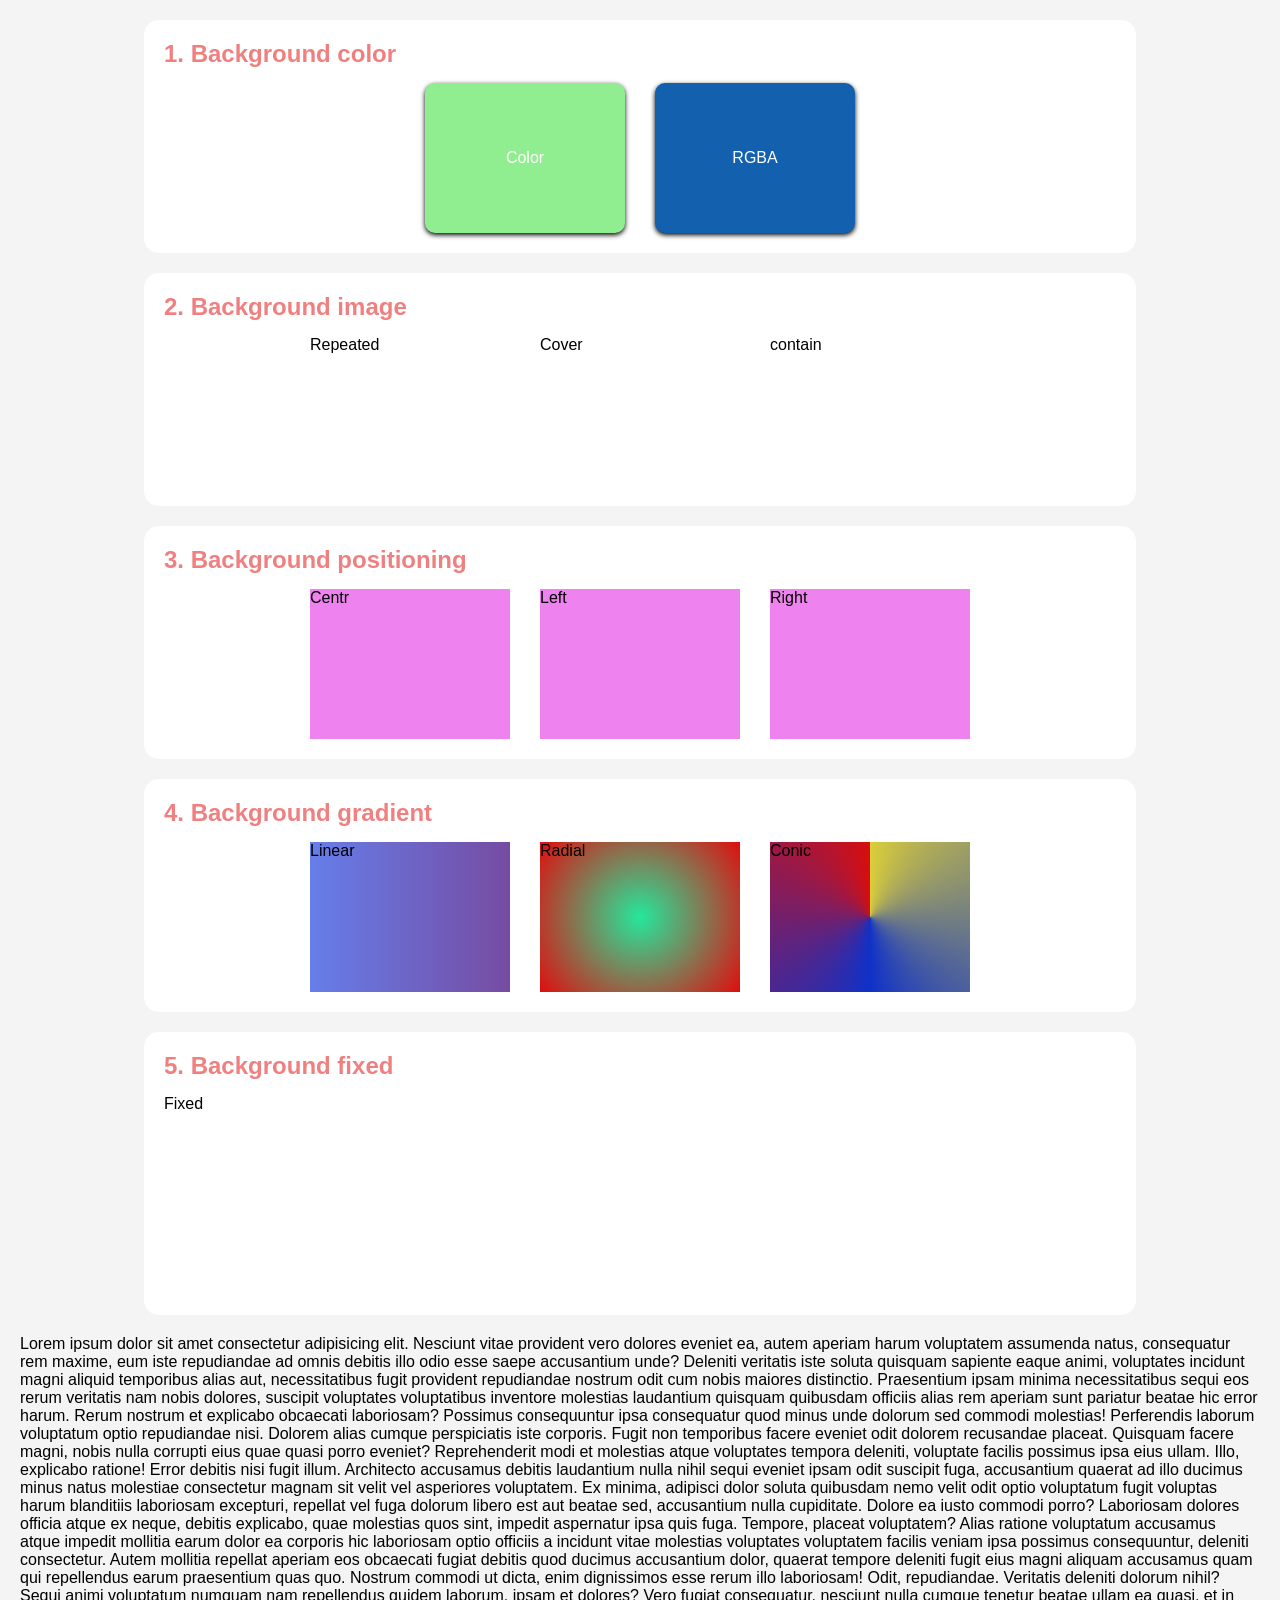
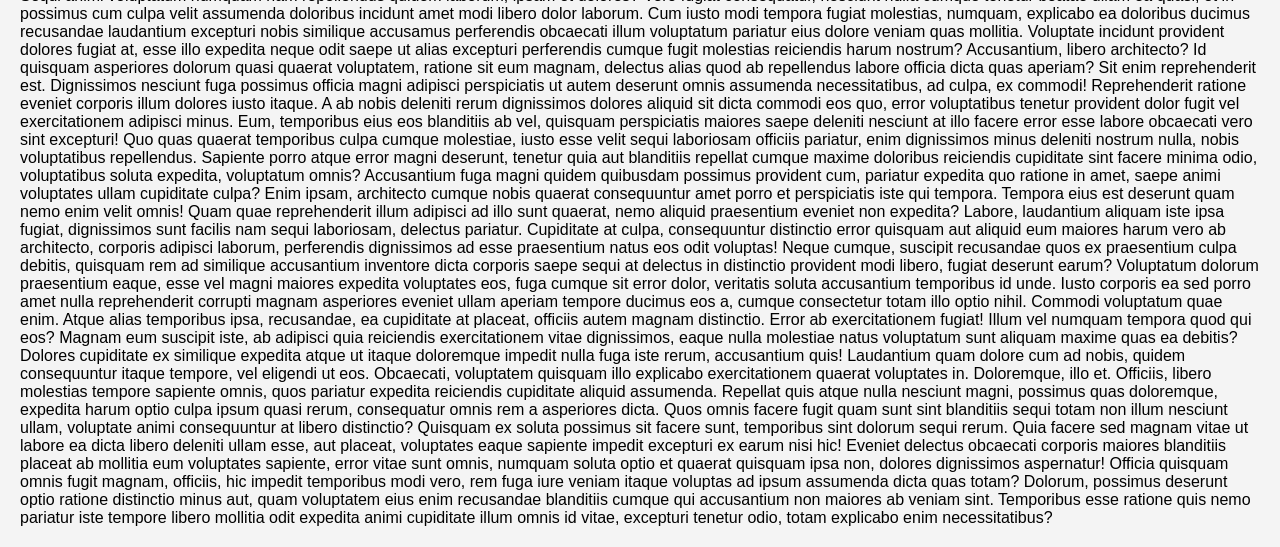
==== Background/index.html @ b31a8cc0 "course background" ====
<!DOCTYPE html>
<html lang="en">
  <head>
    <meta charset="UTF-8" />
    <meta name="viewport" content="width=device-width, initial-scale=1.0" />
    <title>Background</title>
    <link rel="stylesheet" href="./index.css" />
  </head>
  <body>
    <div class="container">
      <section class="bg-section">
        <h2 class="bg-section-title">1. Background color</h2>
        <div class="example-row">
          <div class="example-box color">Color</div>
          <div class="example-box rgba">RGBA</div>
        </div>
      </section>

      <section class="bg-section">
        <h2 class="bg-section-title">2. Background image</h2>
        <div class="example-row">
   <div class="repeated">Repeated</div>
   <div class="cover">Cover</div>
   <div class="contain">contain</div>
        </div>
      </section>

      <section class="bg-section">
        <h2 class="bg-section-title">3. Background positioning</h2>
        <div class="example-row">
         <div class="centr">Centr</div>
         <div class="left">Left</div>
         <div class="right">Right</div>
      </section>

        <section class="bg-section">
        <h2 class="bg-section-title">4. Background gradient</h2>
        <div class="example-row">
         <div class="linear">Linear</div>
         <div class="radial">Radial</div>
         <div class="conic">Conic</div>
      </section>

       <section class="bg-section">
        <h2 class="bg-section-title">5. Background fixed</h2>
        <div class="example-row">
         <div class="fixed">Fixed</div>
        
      </section>
    </div>
    <div class="lorem">Lorem ipsum dolor sit amet consectetur adipisicing elit. Nesciunt vitae provident vero dolores eveniet ea, autem aperiam harum voluptatem assumenda natus, consequatur rem maxime, eum iste repudiandae ad omnis debitis illo odio esse saepe accusantium unde? Deleniti veritatis iste soluta quisquam sapiente eaque animi, voluptates incidunt magni aliquid temporibus alias aut, necessitatibus fugit provident repudiandae nostrum odit cum nobis maiores distinctio. Praesentium ipsam minima necessitatibus sequi eos rerum veritatis nam nobis dolores, suscipit voluptates voluptatibus inventore molestias laudantium quisquam quibusdam officiis alias rem aperiam sunt pariatur beatae hic error harum. Rerum nostrum et explicabo obcaecati laboriosam? Possimus consequuntur ipsa consequatur quod minus unde dolorum sed commodi molestias! Perferendis laborum voluptatum optio repudiandae nisi. Dolorem alias cumque perspiciatis iste corporis. Fugit non temporibus facere eveniet odit dolorem recusandae placeat. Quisquam facere magni, nobis nulla corrupti eius quae quasi porro eveniet? Reprehenderit modi et molestias atque voluptates tempora deleniti, voluptate facilis possimus ipsa eius ullam. Illo, explicabo ratione! Error debitis nisi fugit illum. Architecto accusamus debitis laudantium nulla nihil sequi eveniet ipsam odit suscipit fuga, accusantium quaerat ad illo ducimus minus natus molestiae consectetur magnam sit velit vel asperiores voluptatem. Ex minima, adipisci dolor soluta quibusdam nemo velit odit optio voluptatum fugit voluptas harum blanditiis laboriosam excepturi, repellat vel fuga dolorum libero est aut beatae sed, accusantium nulla cupiditate. Dolore ea iusto commodi porro? Laboriosam dolores officia atque ex neque, debitis explicabo, quae molestias quos sint, impedit aspernatur ipsa quis fuga. Tempore, placeat voluptatem? Alias ratione voluptatum accusamus atque impedit mollitia earum dolor ea corporis hic laboriosam optio officiis a incidunt vitae molestias voluptates voluptatem facilis veniam ipsa possimus consequuntur, deleniti consectetur. Autem mollitia repellat aperiam eos obcaecati fugiat debitis quod ducimus accusantium dolor, quaerat tempore deleniti fugit eius magni aliquam accusamus quam qui repellendus earum praesentium quas quo. Nostrum commodi ut dicta, enim dignissimos esse rerum illo laboriosam! Odit, repudiandae. Veritatis deleniti dolorum nihil? Sequi animi voluptatum numquam nam repellendus quidem laborum, ipsam et dolores? Vero fugiat consequatur, nesciunt nulla cumque tenetur beatae ullam ea quasi, et in possimus cum culpa velit assumenda doloribus incidunt amet modi libero dolor laborum. Cum iusto modi tempora fugiat molestias, numquam, explicabo ea doloribus ducimus recusandae laudantium excepturi nobis similique accusamus perferendis obcaecati illum voluptatum pariatur eius dolore veniam quas mollitia. Voluptate incidunt provident dolores fugiat at, esse illo expedita neque odit saepe ut alias excepturi perferendis cumque fugit molestias reiciendis harum nostrum? Accusantium, libero architecto? Id quisquam asperiores dolorum quasi quaerat voluptatem, ratione sit eum magnam, delectus alias quod ab repellendus labore officia dicta quas aperiam? Sit enim reprehenderit est. Dignissimos nesciunt fuga possimus officia magni adipisci perspiciatis ut autem deserunt omnis assumenda necessitatibus, ad culpa, ex commodi! Reprehenderit ratione eveniet corporis illum dolores iusto itaque. A ab nobis deleniti rerum dignissimos dolores aliquid sit dicta commodi eos quo, error voluptatibus tenetur provident dolor fugit vel exercitationem adipisci minus. Eum, temporibus eius eos blanditiis ab vel, quisquam perspiciatis maiores saepe deleniti nesciunt at illo facere error esse labore obcaecati vero sint excepturi! Quo quas quaerat temporibus culpa cumque molestiae, iusto esse velit sequi laboriosam officiis pariatur, enim dignissimos minus deleniti nostrum nulla, nobis voluptatibus repellendus. Sapiente porro atque error magni deserunt, tenetur quia aut blanditiis repellat cumque maxime doloribus reiciendis cupiditate sint facere minima odio, voluptatibus soluta expedita, voluptatum omnis? Accusantium fuga magni quidem quibusdam possimus provident cum, pariatur expedita quo ratione in amet, saepe animi voluptates ullam cupiditate culpa? Enim ipsam, architecto cumque nobis quaerat consequuntur amet porro et perspiciatis iste qui tempora. Tempora eius est deserunt quam nemo enim velit omnis! Quam quae reprehenderit illum adipisci ad illo sunt quaerat, nemo aliquid praesentium eveniet non expedita? Labore, laudantium aliquam iste ipsa fugiat, dignissimos sunt facilis nam sequi laboriosam, delectus pariatur. Cupiditate at culpa, consequuntur distinctio error quisquam aut aliquid eum maiores harum vero ab architecto, corporis adipisci laborum, perferendis dignissimos ad esse praesentium natus eos odit voluptas! Neque cumque, suscipit recusandae quos ex praesentium culpa debitis, quisquam rem ad similique accusantium inventore dicta corporis saepe sequi at delectus in distinctio provident modi libero, fugiat deserunt earum? Voluptatum dolorum praesentium eaque, esse vel magni maiores expedita voluptates eos, fuga cumque sit error dolor, veritatis soluta accusantium temporibus id unde. Iusto corporis ea sed porro amet nulla reprehenderit corrupti magnam asperiores eveniet ullam aperiam tempore ducimus eos a, cumque consectetur totam illo optio nihil. Commodi voluptatum quae enim. Atque alias temporibus ipsa, recusandae, ea cupiditate at placeat, officiis autem magnam distinctio. Error ab exercitationem fugiat! Illum vel numquam tempora quod qui eos? Magnam eum suscipit iste, ab adipisci quia reiciendis exercitationem vitae dignissimos, eaque nulla molestiae natus voluptatum sunt aliquam maxime quas ea debitis? Dolores cupiditate ex similique expedita atque ut itaque doloremque impedit nulla fuga iste rerum, accusantium quis! Laudantium quam dolore cum ad nobis, quidem consequuntur itaque tempore, vel eligendi ut eos. Obcaecati, voluptatem quisquam illo explicabo exercitationem quaerat voluptates in. Doloremque, illo et. Officiis, libero molestias tempore sapiente omnis, quos pariatur expedita reiciendis cupiditate aliquid assumenda. Repellat quis atque nulla nesciunt magni, possimus quas doloremque, expedita harum optio culpa ipsum quasi rerum, consequatur omnis rem a asperiores dicta. Quos omnis facere fugit quam sunt sint blanditiis sequi totam non illum nesciunt ullam, voluptate animi consequuntur at libero distinctio? Quisquam ex soluta possimus sit facere sunt, temporibus sint dolorum sequi rerum. Quia facere sed magnam vitae ut labore ea dicta libero deleniti ullam esse, aut placeat, voluptates eaque sapiente impedit excepturi ex earum nisi hic! Eveniet delectus obcaecati corporis maiores blanditiis placeat ab mollitia eum voluptates sapiente, error vitae sunt omnis, numquam soluta optio et quaerat quisquam ipsa non, dolores dignissimos aspernatur! Officia quisquam omnis fugit magnam, officiis, hic impedit temporibus modi vero, rem fuga iure veniam itaque voluptas ad ipsum assumenda dicta quas totam? Dolorum, possimus deserunt optio ratione distinctio minus aut, quam voluptatem eius enim recusandae blanditiis cumque qui accusantium non maiores ab veniam sint. Temporibus esse ratione quis nemo pariatur iste tempore libero mollitia odit expedita animi cupiditate illum omnis id vitae, excepturi tenetur odio, totam explicabo enim necessitatibus?</div>
  </body>
</html>
---- Background/index.css ----
* {
  box-sizing: border-box;
  margin: 0;
  padding: 0;
}

body {
  font-family: Arial, Helvetica, sans-serif;
  background-color: #f4f4f4;
  padding: 20px;
}

.container {
  max-width: 80%;
  margin: 0 auto;
}

.bg-section {
  background-color: #fff;
  padding: 20px;
  margin-bottom: 20px;
  border-radius: 15px;
}

.bg-section-title {
  margin-bottom: 15px;
  color: lightcoral;
}

.example-row {
  display: flex;
  justify-content: center;
  gap: 30px;
}

.example-box {
  width: 200px;
  height: 150px;
  display: flex;
  justify-content: center;
  align-items: center;
  color: #fff;

  border-radius: 10px;
  box-shadow: 0 2px 5px rgba(0, 0, 0, 1);
}

.color {
  background-color: lightgreen;
}

.rgba {
  background-color: rgba(18, 96, 174);
}

.repeated {
  width: 200px;
  height: 150px;
  background-image: url("https://habsida-lms.s3.ap-northeast-2.amazonaws.com/webcore/logo.svg");
  background-repeat: repeat;
  background-position: center;
  background-size: 50px 50px;
}
.cover {
  width: 200px;
  height: 150px;
  background-image: url("https://habsida-lms.s3.ap-northeast-2.amazonaws.com/webcore/logo.svg");
  background-size: cover;
  background-repeat: no-repeat;
  background-position: center;
}
.contain {
  width: 200px;
  height: 150px;
  background-image: url("https://habsida-lms.s3.ap-northeast-2.amazonaws.com/webcore/logo.svg");
  background-size: contain;
  background-repeat: no-repeat;
  background-position: center;
}

.centr {
  width: 200px;
  height: 150px;
  background-image: url("https://habsida-lms.s3.ap-northeast-2.amazonaws.com/webcore/logo.svg");
  background-repeat: no-repeat;
  background-size: 50px 50px;
  background-position: center;
  background-color: violet;
}

.left {
  width: 200px;
  height: 150px;
  background-image: url("https://habsida-lms.s3.ap-northeast-2.amazonaws.com/webcore/logo.svg");
  background-repeat: no-repeat;
  background-size: 50px 50px;
  background-position: left bottom;
  background-color: violet;
}

.right {
  width: 200px;
  height: 150px;
  background-image: url("https://habsida-lms.s3.ap-northeast-2.amazonaws.com/webcore/logo.svg");
  background-repeat: no-repeat;
  background-size: 50px 50px;
  background-position: right top;
  background-color: violet;
}

.linear {
  width: 200px;
  height: 150px;
  background: linear-gradient(to right, #667eea, #764ba2);
}

.radial {
  width: 200px;
  height: 150px;
  background: radial-gradient(circle, #25e79c, #df0e0e);
}

.conic {
  width: 200px;
  height: 150px;
  background: conic-gradient(#dbce39, #0f31c8, #d80e0e);
}

.fixed {
  width: 100%;
  height: 200px;
  background-image: url("https://habsida-lms.s3.ap-northeast-2.amazonaws.com/webcore/logo.svg");
  background-size: contain;
  background-repeat: no-repeat;
  background-position: center;
  background-attachment: fixed;
}
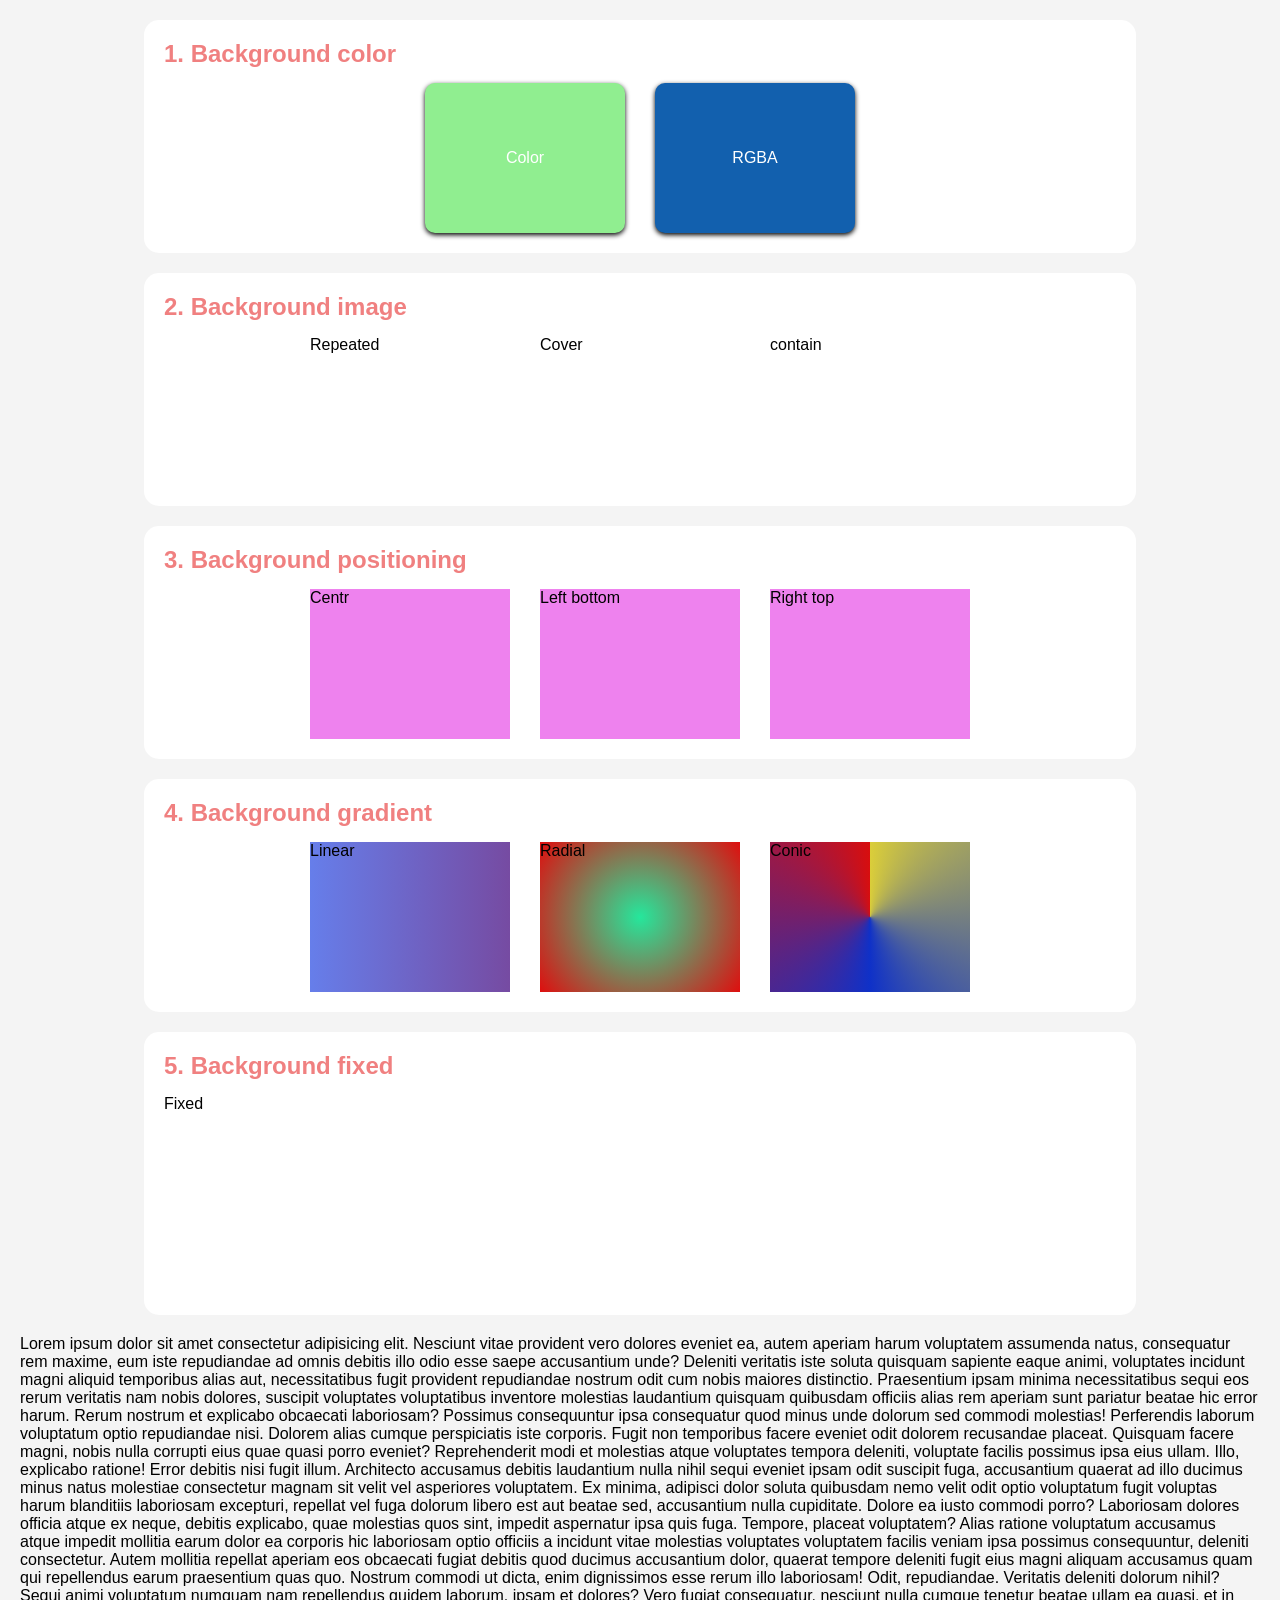
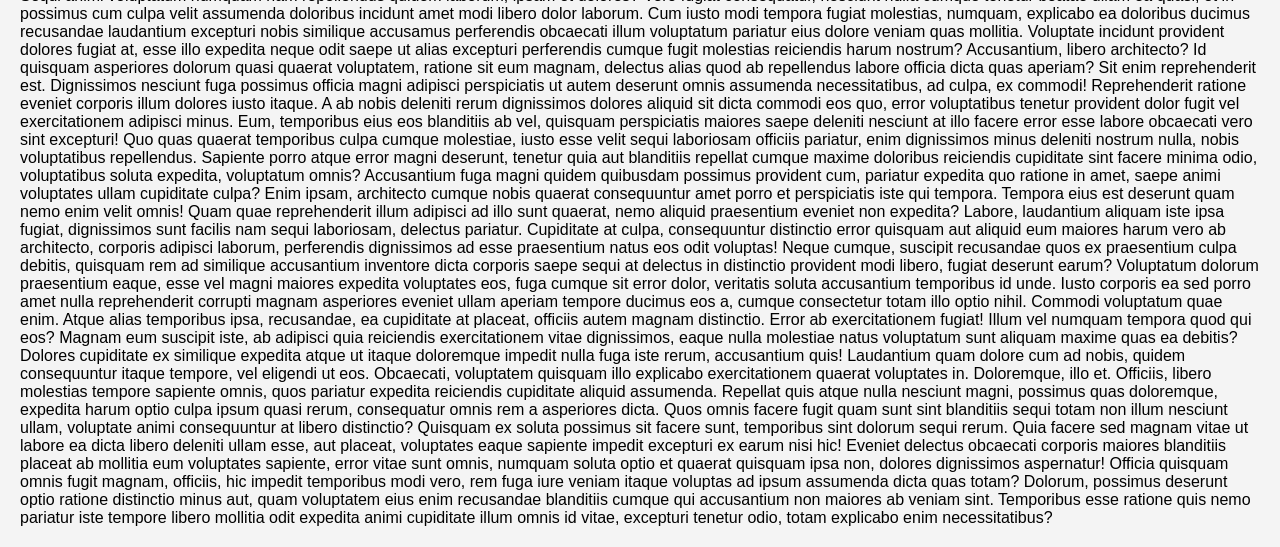
==== commit a7bff4eb: "comments added" ====
--- a/Background/index.html
+++ b/Background/index.html
@@ -7,6 +7,7 @@
     <link rel="stylesheet" href="./index.css" />
   </head>
   <body>
+    <!-- BACKGROUND: COLOR (name) / RGBA   -->
     <div class="container">
       <section class="bg-section">
         <h2 class="bg-section-title">1. Background color</h2>
@@ -15,7 +16,7 @@
           <div class="example-box rgba">RGBA</div>
         </div>
       </section>
-
+<!-- BACKGROUND IMAGE -->
       <section class="bg-section">
         <h2 class="bg-section-title">2. Background image</h2>
         <div class="example-row">
@@ -24,15 +25,15 @@
    <div class="contain">contain</div>
         </div>
       </section>
-
+<!-- BACKGROUND POSITIONING -->
       <section class="bg-section">
         <h2 class="bg-section-title">3. Background positioning</h2>
         <div class="example-row">
          <div class="centr">Centr</div>
-         <div class="left">Left</div>
-         <div class="right">Right</div>
+         <div class="left">Left bottom</div>
+         <div class="right">Right top</div>
       </section>
-
+<!-- BACKGROUND GRADIENT COLOR -->
         <section class="bg-section">
         <h2 class="bg-section-title">4. Background gradient</h2>
         <div class="example-row">
@@ -40,14 +41,14 @@
          <div class="radial">Radial</div>
          <div class="conic">Conic</div>
       </section>
-
+<!-- BACKGROUND POSITION FIXED -->
        <section class="bg-section">
         <h2 class="bg-section-title">5. Background fixed</h2>
         <div class="example-row">
          <div class="fixed">Fixed</div>
-        
       </section>
     </div>
+    <!-- LOREM - рандомный текст для теста (значение без скобок, в данном случае - 1000) -->
     <div class="lorem">Lorem ipsum dolor sit amet consectetur adipisicing elit. Nesciunt vitae provident vero dolores eveniet ea, autem aperiam harum voluptatem assumenda natus, consequatur rem maxime, eum iste repudiandae ad omnis debitis illo odio esse saepe accusantium unde? Deleniti veritatis iste soluta quisquam sapiente eaque animi, voluptates incidunt magni aliquid temporibus alias aut, necessitatibus fugit provident repudiandae nostrum odit cum nobis maiores distinctio. Praesentium ipsam minima necessitatibus sequi eos rerum veritatis nam nobis dolores, suscipit voluptates voluptatibus inventore molestias laudantium quisquam quibusdam officiis alias rem aperiam sunt pariatur beatae hic error harum. Rerum nostrum et explicabo obcaecati laboriosam? Possimus consequuntur ipsa consequatur quod minus unde dolorum sed commodi molestias! Perferendis laborum voluptatum optio repudiandae nisi. Dolorem alias cumque perspiciatis iste corporis. Fugit non temporibus facere eveniet odit dolorem recusandae placeat. Quisquam facere magni, nobis nulla corrupti eius quae quasi porro eveniet? Reprehenderit modi et molestias atque voluptates tempora deleniti, voluptate facilis possimus ipsa eius ullam. Illo, explicabo ratione! Error debitis nisi fugit illum. Architecto accusamus debitis laudantium nulla nihil sequi eveniet ipsam odit suscipit fuga, accusantium quaerat ad illo ducimus minus natus molestiae consectetur magnam sit velit vel asperiores voluptatem. Ex minima, adipisci dolor soluta quibusdam nemo velit odit optio voluptatum fugit voluptas harum blanditiis laboriosam excepturi, repellat vel fuga dolorum libero est aut beatae sed, accusantium nulla cupiditate. Dolore ea iusto commodi porro? Laboriosam dolores officia atque ex neque, debitis explicabo, quae molestias quos sint, impedit aspernatur ipsa quis fuga. Tempore, placeat voluptatem? Alias ratione voluptatum accusamus atque impedit mollitia earum dolor ea corporis hic laboriosam optio officiis a incidunt vitae molestias voluptates voluptatem facilis veniam ipsa possimus consequuntur, deleniti consectetur. Autem mollitia repellat aperiam eos obcaecati fugiat debitis quod ducimus accusantium dolor, quaerat tempore deleniti fugit eius magni aliquam accusamus quam qui repellendus earum praesentium quas quo. Nostrum commodi ut dicta, enim dignissimos esse rerum illo laboriosam! Odit, repudiandae. Veritatis deleniti dolorum nihil? Sequi animi voluptatum numquam nam repellendus quidem laborum, ipsam et dolores? Vero fugiat consequatur, nesciunt nulla cumque tenetur beatae ullam ea quasi, et in possimus cum culpa velit assumenda doloribus incidunt amet modi libero dolor laborum. Cum iusto modi tempora fugiat molestias, numquam, explicabo ea doloribus ducimus recusandae laudantium excepturi nobis similique accusamus perferendis obcaecati illum voluptatum pariatur eius dolore veniam quas mollitia. Voluptate incidunt provident dolores fugiat at, esse illo expedita neque odit saepe ut alias excepturi perferendis cumque fugit molestias reiciendis harum nostrum? Accusantium, libero architecto? Id quisquam asperiores dolorum quasi quaerat voluptatem, ratione sit eum magnam, delectus alias quod ab repellendus labore officia dicta quas aperiam? Sit enim reprehenderit est. Dignissimos nesciunt fuga possimus officia magni adipisci perspiciatis ut autem deserunt omnis assumenda necessitatibus, ad culpa, ex commodi! Reprehenderit ratione eveniet corporis illum dolores iusto itaque. A ab nobis deleniti rerum dignissimos dolores aliquid sit dicta commodi eos quo, error voluptatibus tenetur provident dolor fugit vel exercitationem adipisci minus. Eum, temporibus eius eos blanditiis ab vel, quisquam perspiciatis maiores saepe deleniti nesciunt at illo facere error esse labore obcaecati vero sint excepturi! Quo quas quaerat temporibus culpa cumque molestiae, iusto esse velit sequi laboriosam officiis pariatur, enim dignissimos minus deleniti nostrum nulla, nobis voluptatibus repellendus. Sapiente porro atque error magni deserunt, tenetur quia aut blanditiis repellat cumque maxime doloribus reiciendis cupiditate sint facere minima odio, voluptatibus soluta expedita, voluptatum omnis? Accusantium fuga magni quidem quibusdam possimus provident cum, pariatur expedita quo ratione in amet, saepe animi voluptates ullam cupiditate culpa? Enim ipsam, architecto cumque nobis quaerat consequuntur amet porro et perspiciatis iste qui tempora. Tempora eius est deserunt quam nemo enim velit omnis! Quam quae reprehenderit illum adipisci ad illo sunt quaerat, nemo aliquid praesentium eveniet non expedita? Labore, laudantium aliquam iste ipsa fugiat, dignissimos sunt facilis nam sequi laboriosam, delectus pariatur. Cupiditate at culpa, consequuntur distinctio error quisquam aut aliquid eum maiores harum vero ab architecto, corporis adipisci laborum, perferendis dignissimos ad esse praesentium natus eos odit voluptas! Neque cumque, suscipit recusandae quos ex praesentium culpa debitis, quisquam rem ad similique accusantium inventore dicta corporis saepe sequi at delectus in distinctio provident modi libero, fugiat deserunt earum? Voluptatum dolorum praesentium eaque, esse vel magni maiores expedita voluptates eos, fuga cumque sit error dolor, veritatis soluta accusantium temporibus id unde. Iusto corporis ea sed porro amet nulla reprehenderit corrupti magnam asperiores eveniet ullam aperiam tempore ducimus eos a, cumque consectetur totam illo optio nihil. Commodi voluptatum quae enim. Atque alias temporibus ipsa, recusandae, ea cupiditate at placeat, officiis autem magnam distinctio. Error ab exercitationem fugiat! Illum vel numquam tempora quod qui eos? Magnam eum suscipit iste, ab adipisci quia reiciendis exercitationem vitae dignissimos, eaque nulla molestiae natus voluptatum sunt aliquam maxime quas ea debitis? Dolores cupiditate ex similique expedita atque ut itaque doloremque impedit nulla fuga iste rerum, accusantium quis! Laudantium quam dolore cum ad nobis, quidem consequuntur itaque tempore, vel eligendi ut eos. Obcaecati, voluptatem quisquam illo explicabo exercitationem quaerat voluptates in. Doloremque, illo et. Officiis, libero molestias tempore sapiente omnis, quos pariatur expedita reiciendis cupiditate aliquid assumenda. Repellat quis atque nulla nesciunt magni, possimus quas doloremque, expedita harum optio culpa ipsum quasi rerum, consequatur omnis rem a asperiores dicta. Quos omnis facere fugit quam sunt sint blanditiis sequi totam non illum nesciunt ullam, voluptate animi consequuntur at libero distinctio? Quisquam ex soluta possimus sit facere sunt, temporibus sint dolorum sequi rerum. Quia facere sed magnam vitae ut labore ea dicta libero deleniti ullam esse, aut placeat, voluptates eaque sapiente impedit excepturi ex earum nisi hic! Eveniet delectus obcaecati corporis maiores blanditiis placeat ab mollitia eum voluptates sapiente, error vitae sunt omnis, numquam soluta optio et quaerat quisquam ipsa non, dolores dignissimos aspernatur! Officia quisquam omnis fugit magnam, officiis, hic impedit temporibus modi vero, rem fuga iure veniam itaque voluptas ad ipsum assumenda dicta quas totam? Dolorum, possimus deserunt optio ratione distinctio minus aut, quam voluptatem eius enim recusandae blanditiis cumque qui accusantium non maiores ab veniam sint. Temporibus esse ratione quis nemo pariatur iste tempore libero mollitia odit expedita animi cupiditate illum omnis id vitae, excepturi tenetur odio, totam explicabo enim necessitatibus?</div>
   </body>
 </html>
--- a/Background/index.css
+++ b/Background/index.css
@@ -1,3 +1,4 @@
+/* Общая стилистика сайта, убираем отступы, задаем стиль текста, цвет заднего фона, внутренние отступы, размер контейнеров и так далее */
 * {
   box-sizing: border-box;
   margin: 0;
@@ -44,6 +45,8 @@
   border-radius: 10px;
   box-shadow: 0 2px 5px rgba(0, 0, 0, 1);
 }
+/* Варианты использования свойства Background-color */
+/* <!-- BACKGROUND: COLOR (name) / RGBA   --> */
 
 .color {
   background-color: lightgreen;
@@ -52,6 +55,7 @@
 .rgba {
   background-color: rgba(18, 96, 174);
 }
+/* <!-- BACKGROUND IMAGE --> */
 
 .repeated {
   width: 200px;
@@ -61,6 +65,7 @@
   background-position: center;
   background-size: 50px 50px;
 }
+
 .cover {
   width: 200px;
   height: 150px;
@@ -69,6 +74,7 @@
   background-repeat: no-repeat;
   background-position: center;
 }
+
 .contain {
   width: 200px;
   height: 150px;
@@ -77,7 +83,7 @@
   background-repeat: no-repeat;
   background-position: center;
 }
-
+/* <!-- BACKGROUND POSITIONING --> */
 .centr {
   width: 200px;
   height: 150px;
@@ -107,7 +113,7 @@
   background-position: right top;
   background-color: violet;
 }
-
+/* <!-- BACKGROUND GRADIENT COLOR --> */
 .linear {
   width: 200px;
   height: 150px;
@@ -125,7 +131,7 @@
   height: 150px;
   background: conic-gradient(#dbce39, #0f31c8, #d80e0e);
 }
-
+/* <!-- BACKGROUND POSITION FIXED --> */
 .fixed {
   width: 100%;
   height: 200px;
